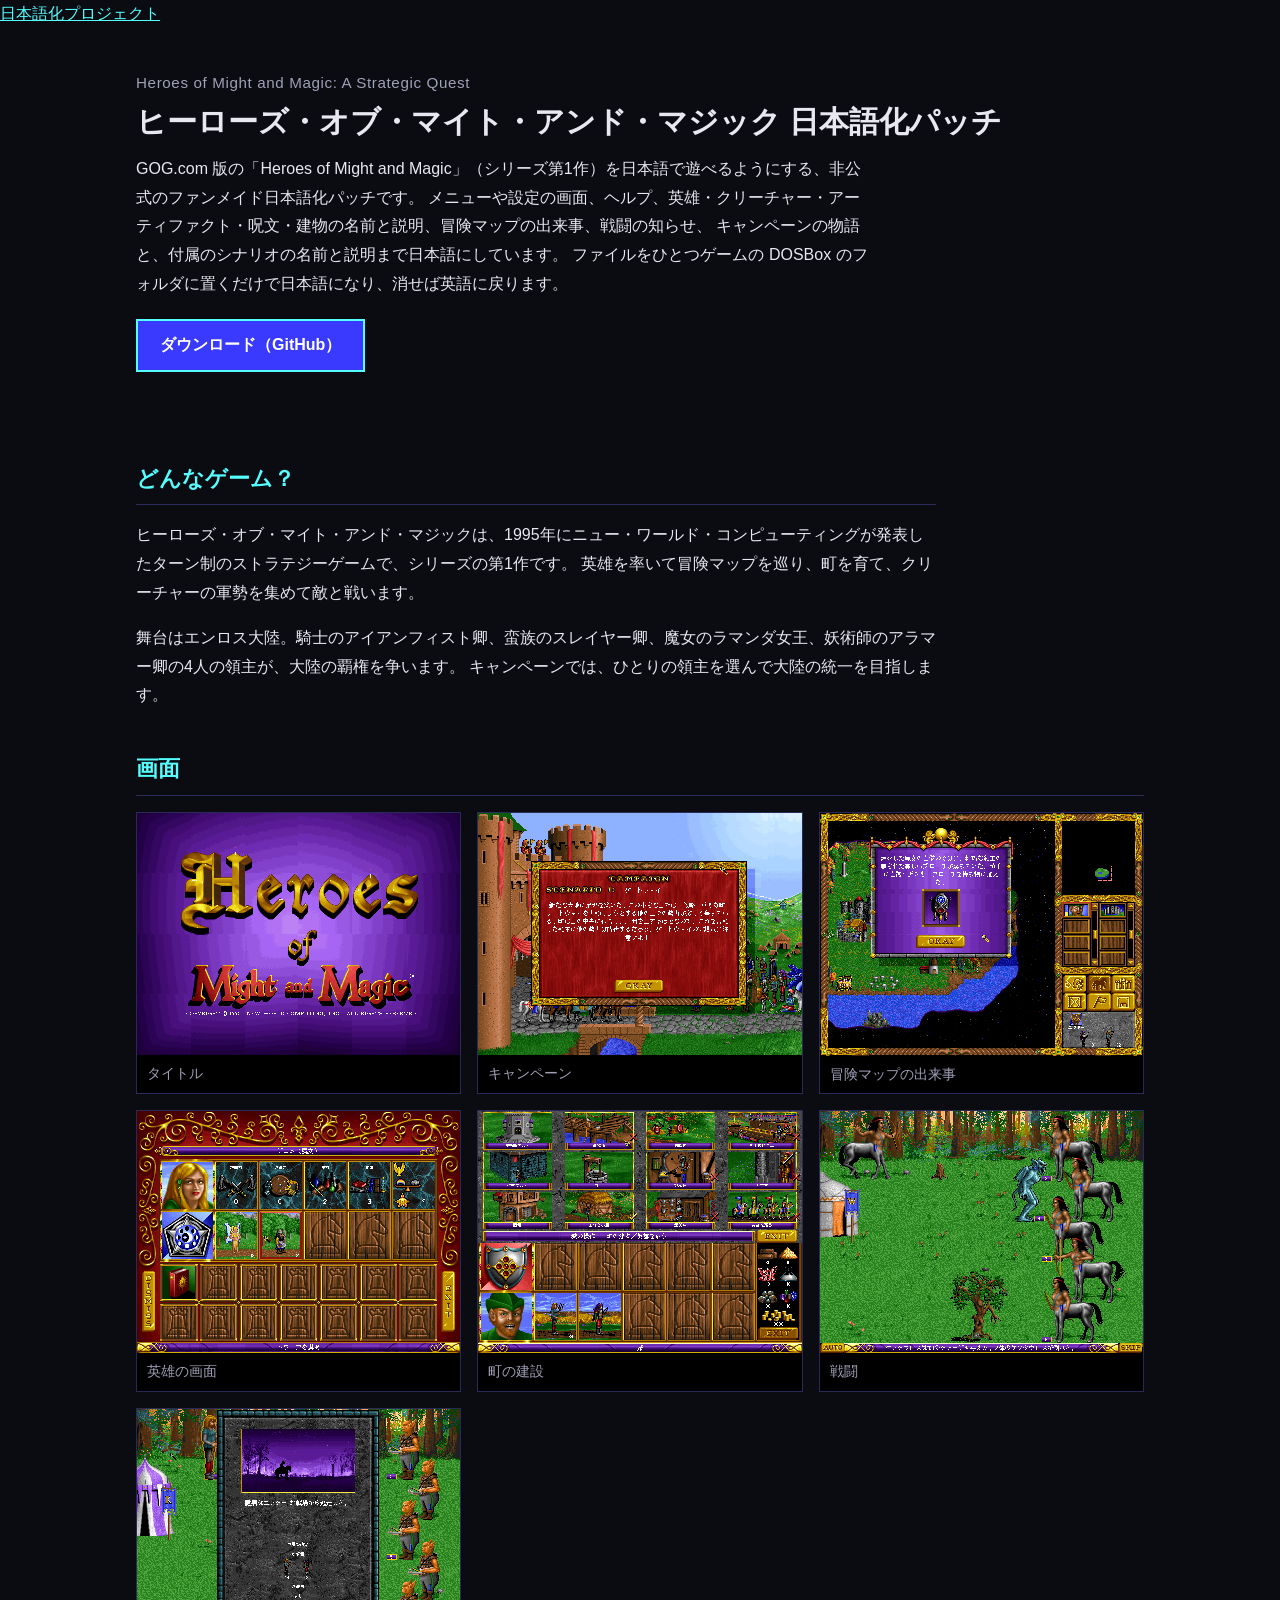
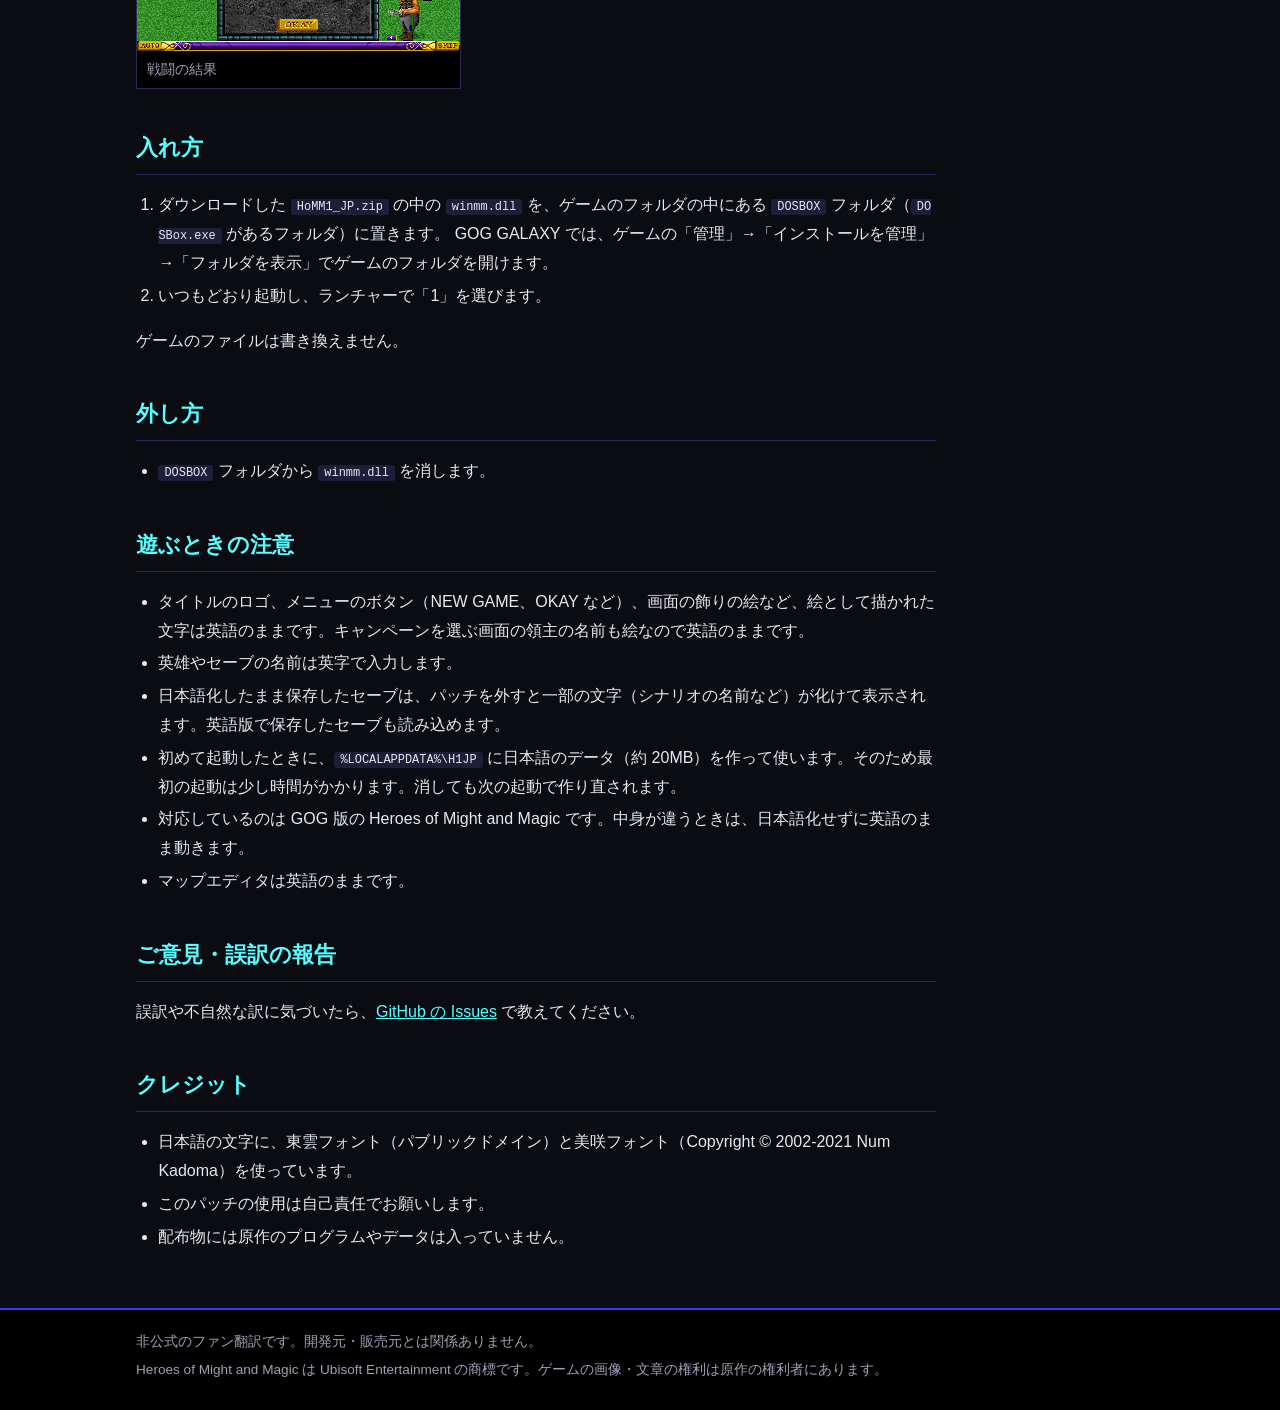
==== docs/homm1/index.html @ 827e6b1e "ヒーローズ（第1作）日本語化パッチ v1.0 のページを追加 Co-Authored-By: Claude Opus 5.5 <noreply@anthropic.com>" ====
<!doctype html>
<html lang="ja">
<head>
<meta charset="utf-8">
<meta name="viewport" content="width=device-width, initial-scale=1">
<title>ヒーローズ・オブ・マイト・アンド・マジック 日本語化パッチ — ヒーローズ・オブ・マイト・アンド・マジック シリーズ 日本語化プロジェクト</title>
<meta name="description" content="GOG.com 版 Heroes of Might and Magic（シリーズ第1作）を日本語で遊べるようにする、非公式のファンメイド日本語化パッチ。">
<meta property="og:type" content="article">
<meta property="og:title" content="ヒーローズ・オブ・マイト・アンド・マジック 日本語化パッチ">
<meta property="og:description" content="GOG.com 版 Heroes of Might and Magic（シリーズ第1作）を日本語で遊べるようにする、非公式のファンメイド日本語化パッチ。">
<meta property="og:url" content="https://higesho.github.io/homm-ja/homm1/">
<meta property="og:image" content="https://higesho.github.io/homm-ja/homm1/img/campaign.png">
<link rel="stylesheet" href="../style.css">
</head>
<body>
<header class="jpn" id="jpn"><div class="jpn-band"><a class="jpn-home" href="https://higesho.github.io/ja/">日本語化プロジェクト</a></div></header>
<script src="https://higesho.github.io/ja/nav.js"></script>

<main class="band">
<section class="hero">
<p class="sub">Heroes of Might and Magic: A Strategic Quest</p>
<h1>ヒーローズ・オブ・マイト・アンド・マジック 日本語化パッチ</h1>
<p class="tag">GOG.com 版の「Heroes of Might and Magic」（シリーズ第1作）を日本語で遊べるようにする、非公式のファンメイド日本語化パッチです。
メニューや設定の画面、ヘルプ、英雄・クリーチャー・アーティファクト・呪文・建物の名前と説明、冒険マップの出来事、戦闘の知らせ、
キャンペーンの物語と、付属のシナリオの名前と説明まで日本語にしています。
ファイルをひとつゲームの DOSBox のフォルダに置くだけで日本語になり、消せば英語に戻ります。</p>
<p><a class="dl" href="https://github.com/higesho/homm-ja/releases/tag/homm1-v1.0">ダウンロード（GitHub）</a></p>
</section>

<div class="text">
<h2>どんなゲーム？</h2>
<p>ヒーローズ・オブ・マイト・アンド・マジックは、1995年にニュー・ワールド・コンピューティングが発表したターン制のストラテジーゲームで、シリーズの第1作です。
英雄を率いて冒険マップを巡り、町を育て、クリーチャーの軍勢を集めて敵と戦います。</p>
<p>舞台はエンロス大陸。騎士のアイアンフィスト卿、蛮族のスレイヤー卿、魔女のラマンダ女王、妖術師のアラマー卿の4人の領主が、大陸の覇権を争います。
キャンペーンでは、ひとりの領主を選んで大陸の統一を目指します。</p>
</div>

<h2>画面</h2>
<div class="shots">
  <figure><img src="img/title.png" alt="タイトル画面" loading="lazy"><figcaption>タイトル</figcaption></figure>
  <figure><img src="img/campaign.png" alt="アイアンフィスト卿のキャンペーンで、最初のシナリオ「ゲートウェイ」の説明が出る画面" loading="lazy"><figcaption>キャンペーン</figcaption></figure>
  <figure><img src="img/event.png" alt="冒険マップで魔女の亡骸のそばにブローチを見つけた知らせ" loading="lazy"><figcaption>冒険マップの出来事</figcaption></figure>
  <figure><img src="img/hero.png" alt="英雄エクターの能力と軍勢の画面" loading="lazy"><figcaption>英雄の画面</figcaption></figure>
  <figure><img src="img/town.png" alt="城の建物と英雄を雇う画面" loading="lazy"><figcaption>町の建設</figcaption></figure>
  <figure><img src="img/combat.png" alt="ケンタウロスとの戦闘で、戦いの知らせが出る画面" loading="lazy"><figcaption>戦闘</figcaption></figure>
  <figure><img src="img/result.png" alt="戦闘の結果の画面" loading="lazy"><figcaption>戦闘の結果</figcaption></figure>
</div>

<div class="text">
<h2>入れ方</h2>
<ol>
<li>ダウンロードした <code>HoMM1_JP.zip</code> の中の <code>winmm.dll</code> を、ゲームのフォルダの中にある <code>DOSBOX</code> フォルダ（<code>DOSBox.exe</code> があるフォルダ）に置きます。
  GOG GALAXY では、ゲームの「管理」→「インストールを管理」→「フォルダを表示」でゲームのフォルダを開けます。</li>
<li>いつもどおり起動し、ランチャーで「1」を選びます。</li>
</ol>
<p>ゲームのファイルは書き換えません。</p>

<h2>外し方</h2>
<ul>
<li><code>DOSBOX</code> フォルダから <code>winmm.dll</code> を消します。</li>
</ul>

<h2>遊ぶときの注意</h2>
<ul>
<li>タイトルのロゴ、メニューのボタン（NEW GAME、OKAY など）、画面の飾りの絵など、絵として描かれた文字は英語のままです。キャンペーンを選ぶ画面の領主の名前も絵なので英語のままです。</li>
<li>英雄やセーブの名前は英字で入力します。</li>
<li>日本語化したまま保存したセーブは、パッチを外すと一部の文字（シナリオの名前など）が化けて表示されます。英語版で保存したセーブも読み込めます。</li>
<li>初めて起動したときに、<code>%LOCALAPPDATA%\H1JP</code> に日本語のデータ（約 20MB）を作って使います。そのため最初の起動は少し時間がかかります。消しても次の起動で作り直されます。</li>
<li>対応しているのは GOG 版の Heroes of Might and Magic です。中身が違うときは、日本語化せずに英語のまま動きます。</li>
<li>マップエディタは英語のままです。</li>
</ul>

<h2>ご意見・誤訳の報告</h2>
<p>誤訳や不自然な訳に気づいたら、<a href="https://github.com/higesho/homm-ja/issues">GitHub の Issues</a> で教えてください。</p>

<h2>クレジット</h2>
<ul>
<li>日本語の文字に、東雲フォント（パブリックドメイン）と美咲フォント（Copyright &copy; 2002-2021 Num Kadoma）を使っています。</li>
<li>このパッチの使用は自己責任でお願いします。</li>
<li>配布物には原作のプログラムやデータは入っていません。</li>
</ul>
</div>
</main>

<footer class="foot"><div class="band">
  <p>非公式のファン翻訳です。開発元・販売元とは関係ありません。</p>
  <p>Heroes of Might and Magic は Ubisoft Entertainment の商標です。ゲームの画像・文章の権利は原作の権利者にあります。</p>
</div></footer>
</body>
</html>
---- docs/style.css ----
/* ヒーローズ・オブ・マイト・アンド・マジック シリーズ 日本語化プロジェクト — スタイル */
:root {
  --bg: #0b0b12;
  --panel: #14142a;
  --line: #2a2a5a;
  --text: #e8e8f0;
  --muted: #a0a0b8;
  --cyan: #55ffff;
  --blue: #3a3aff;
  --gold: #ffd75a;
  --green: #55ff55;
}

* { box-sizing: border-box; }

html { -webkit-text-size-adjust: 100%; }

body {
  margin: 0;
  background: var(--bg);
  color: var(--text);
  font-family: "Hiragino Kaku Gothic ProN", "Hiragino Sans", "Yu Gothic UI", "Meiryo", sans-serif;
  line-height: 1.8;
}

a { color: var(--cyan); }
a:hover { color: #ffffff; }

.band { max-width: 1040px; margin: 0 auto; padding: 0 16px; }

/* 上の帯 */
header.top { border-bottom: 2px solid var(--blue); background: #000; }
header.top .band { display: flex; flex-wrap: wrap; align-items: center; gap: 8px 24px; padding-top: 10px; padding-bottom: 10px; }
.brand { color: var(--cyan); font-weight: bold; font-size: 1.1rem; text-decoration: none; letter-spacing: 0.05em; }
header.top nav { display: flex; flex-wrap: wrap; gap: 4px 16px; }
header.top nav a { color: var(--muted); text-decoration: none; }
header.top nav a:hover, header.top nav a.here { color: var(--text); }

/* 冒頭 */
.hero { padding: 40px 0 24px; }
.hero h1 { margin: 0 0 12px; font-size: 1.9rem; line-height: 1.4; }
.hero .sub { margin: 0 0 4px; color: var(--muted); font-size: 0.95rem; letter-spacing: 0.04em; }
.hero p.tag { margin: 0 0 20px; max-width: 46em; }

.dl { display: inline-block; margin: 0 12px 8px 0; padding: 10px 22px; background: var(--blue); color: #fff; text-decoration: none; font-weight: bold; border: 2px solid var(--cyan); }
.dl:hover { background: #5555ff; color: #fff; }
.dl.sub { background: transparent; border-color: var(--line); color: var(--text); font-weight: normal; }

h2 { margin: 40px 0 12px; padding-bottom: 6px; border-bottom: 1px solid var(--line); font-size: 1.35rem; color: var(--cyan); }
h3 { margin: 24px 0 8px; font-size: 1.1rem; }

code { background: #1e1e3a; padding: 1px 6px; border-radius: 3px; font-size: 0.92em; word-break: break-all; }

/* 作品一覧 */
.titles { display: grid; grid-template-columns: repeat(auto-fill, minmax(230px, 1fr)); gap: 16px; margin: 16px 0 8px; padding: 0; list-style: none; }
.titles li { background: var(--panel); border: 1px solid var(--line); display: flex; flex-direction: column; }
.titles li.ready { border-color: var(--cyan); }
.titles .thumb { display: block; aspect-ratio: 4 / 3; background: #000; border-bottom: 1px solid var(--line); overflow: hidden; }
.titles .thumb img { width: 100%; height: 100%; object-fit: fill; image-rendering: pixelated; display: block; }
.titles .thumb.none { display: flex; align-items: center; justify-content: center; color: #3a3a6a; font-size: 3rem; font-weight: bold; font-family: Georgia, "Times New Roman", serif; }
.titles .body { padding: 12px 14px 14px; display: flex; flex-direction: column; gap: 4px; flex: 1; }
.titles .name { font-weight: bold; font-size: 1.05rem; }
.titles .orig { color: var(--muted); font-size: 0.85rem; line-height: 1.5; }
.titles .desc { font-size: 0.9rem; margin-top: 4px; flex: 1; }
.titles .more { margin-top: 8px; font-size: 0.9rem; }
.state { display: inline-block; align-self: flex-start; padding: 0 8px; font-size: 0.8rem; border: 1px solid; }
.state.ready { color: var(--green); border-color: var(--green); }
.state.wip { color: var(--gold); border-color: var(--gold); }
.state.plan { color: var(--muted); border-color: var(--line); }

/* 画面 */
.shots { display: grid; grid-template-columns: repeat(auto-fill, minmax(300px, 1fr)); gap: 16px; margin: 16px 0; }
.shots figure { margin: 0; background: #000; border: 1px solid var(--line); }
.shots img { display: block; width: 100%; aspect-ratio: 4 / 3; object-fit: fill; image-rendering: pixelated; }
.shots figcaption { padding: 6px 10px; font-size: 0.88rem; color: var(--muted); }

/* 文章 */
.text { max-width: 50em; }
.text ol, .text ul { padding-left: 1.4em; }
.text li { margin: 4px 0; }
.note { background: var(--panel); border-left: 4px solid var(--cyan); padding: 10px 14px; margin: 16px 0; }

table.ver { border-collapse: collapse; font-size: 0.88rem; margin: 8px 0; }
table.ver th, table.ver td { border: 1px solid var(--line); padding: 4px 10px; text-align: left; }
table.ver th { background: var(--panel); font-weight: normal; color: var(--muted); }
.scroll { overflow-x: auto; }

/* 下の帯 */
footer.foot { margin-top: 56px; border-top: 2px solid var(--blue); background: #000; color: var(--muted); font-size: 0.85rem; }
footer.foot .band { padding-top: 16px; padding-bottom: 24px; }
footer.foot p { margin: 4px 0; }

@media (max-width: 600px) {
  .hero h1 { font-size: 1.5rem; }
  .shots { grid-template-columns: 1fr; }
}

/* メニュー: 同じシリーズのリンクを左、GitHub、ほかのシリーズ（higesho.github.io の別サイト）を右に並べ、
   ほかのシリーズは区切り線・金色・「↗」で見分ける */
header.top nav a[href^="https://github.com/"] { order: 1; }
header.top nav a[href^="https://higesho.github.io/"] { order: 2; color: var(--gold); opacity: 0.85; }
header.top nav a[href^="https://higesho.github.io/"]::before { content: "↗ "; }
header.top nav a[href^="https://higesho.github.io/"]:hover { color: #fff; opacity: 1; }
header.top nav a:not([href^="https://higesho.github.io/"]) + a[href^="https://higesho.github.io/"] { margin-left: 4px; padding-left: 16px; border-left: 1px solid var(--line); }
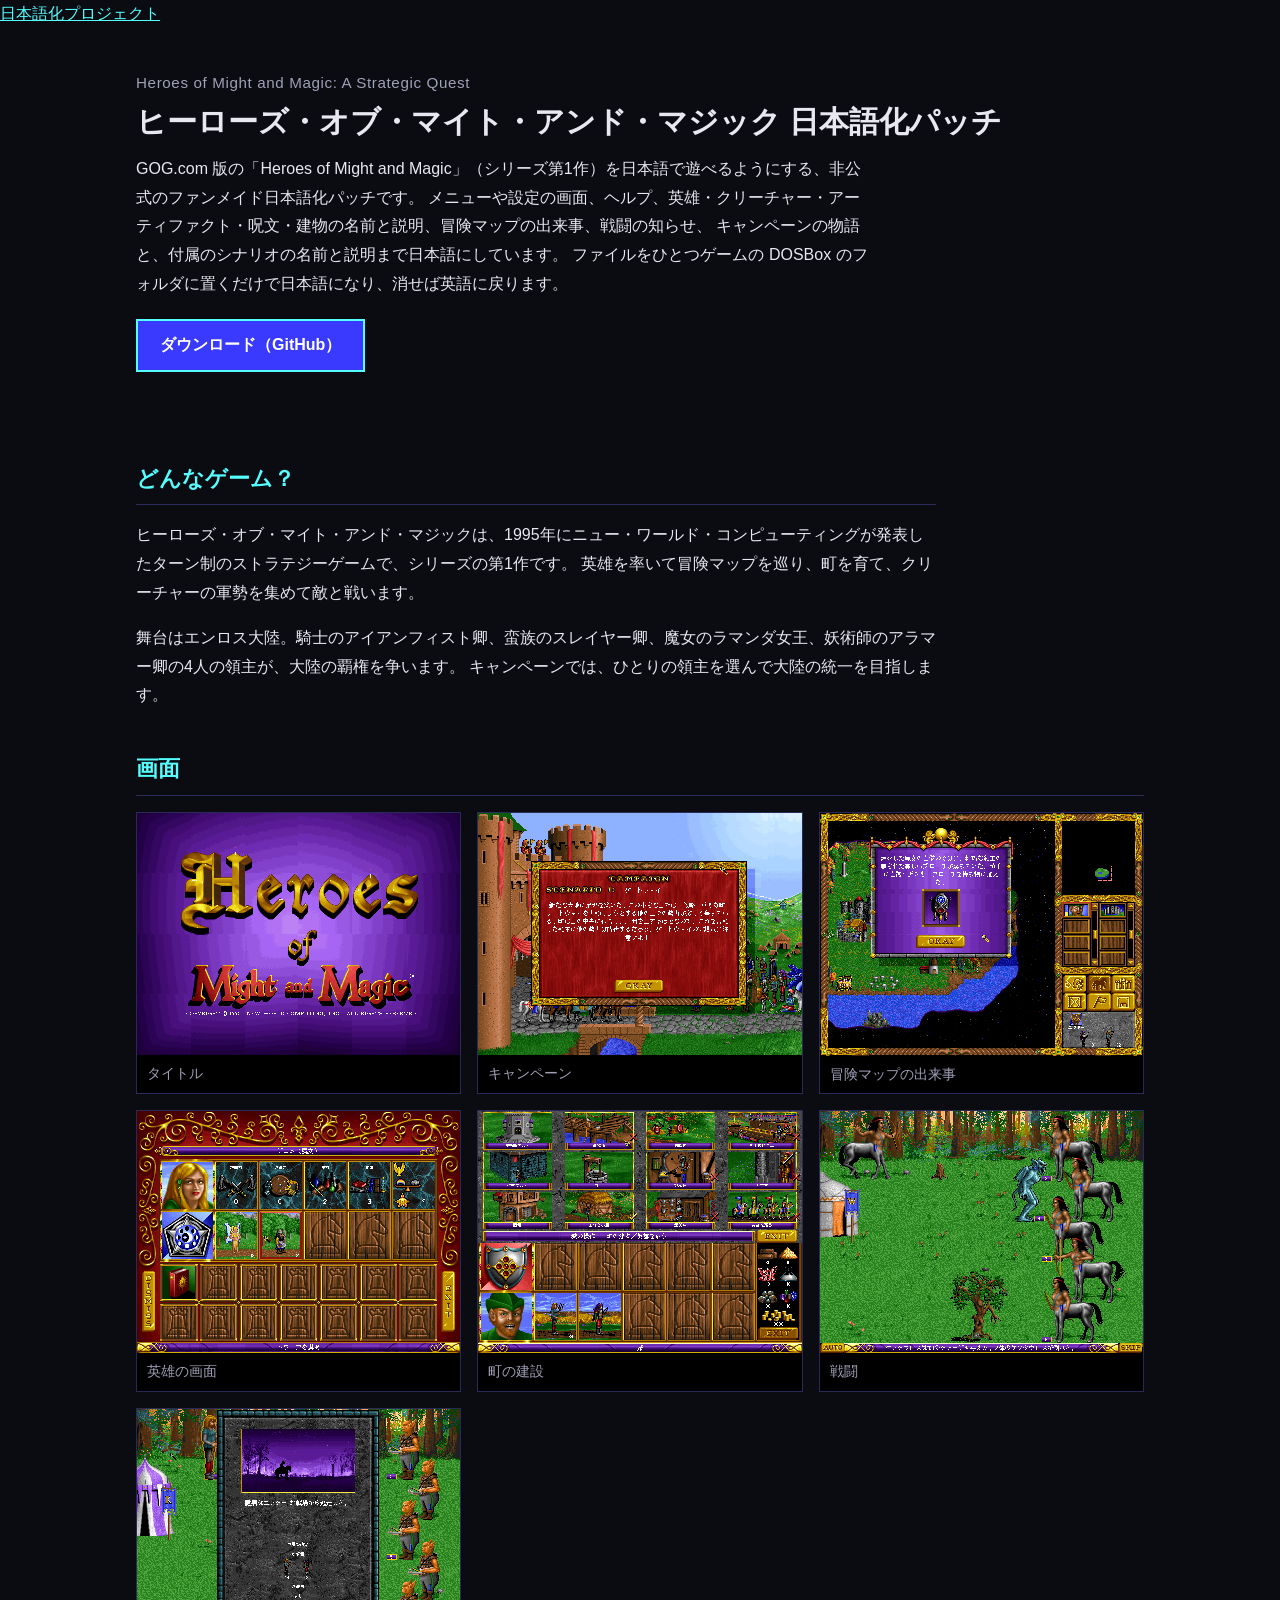
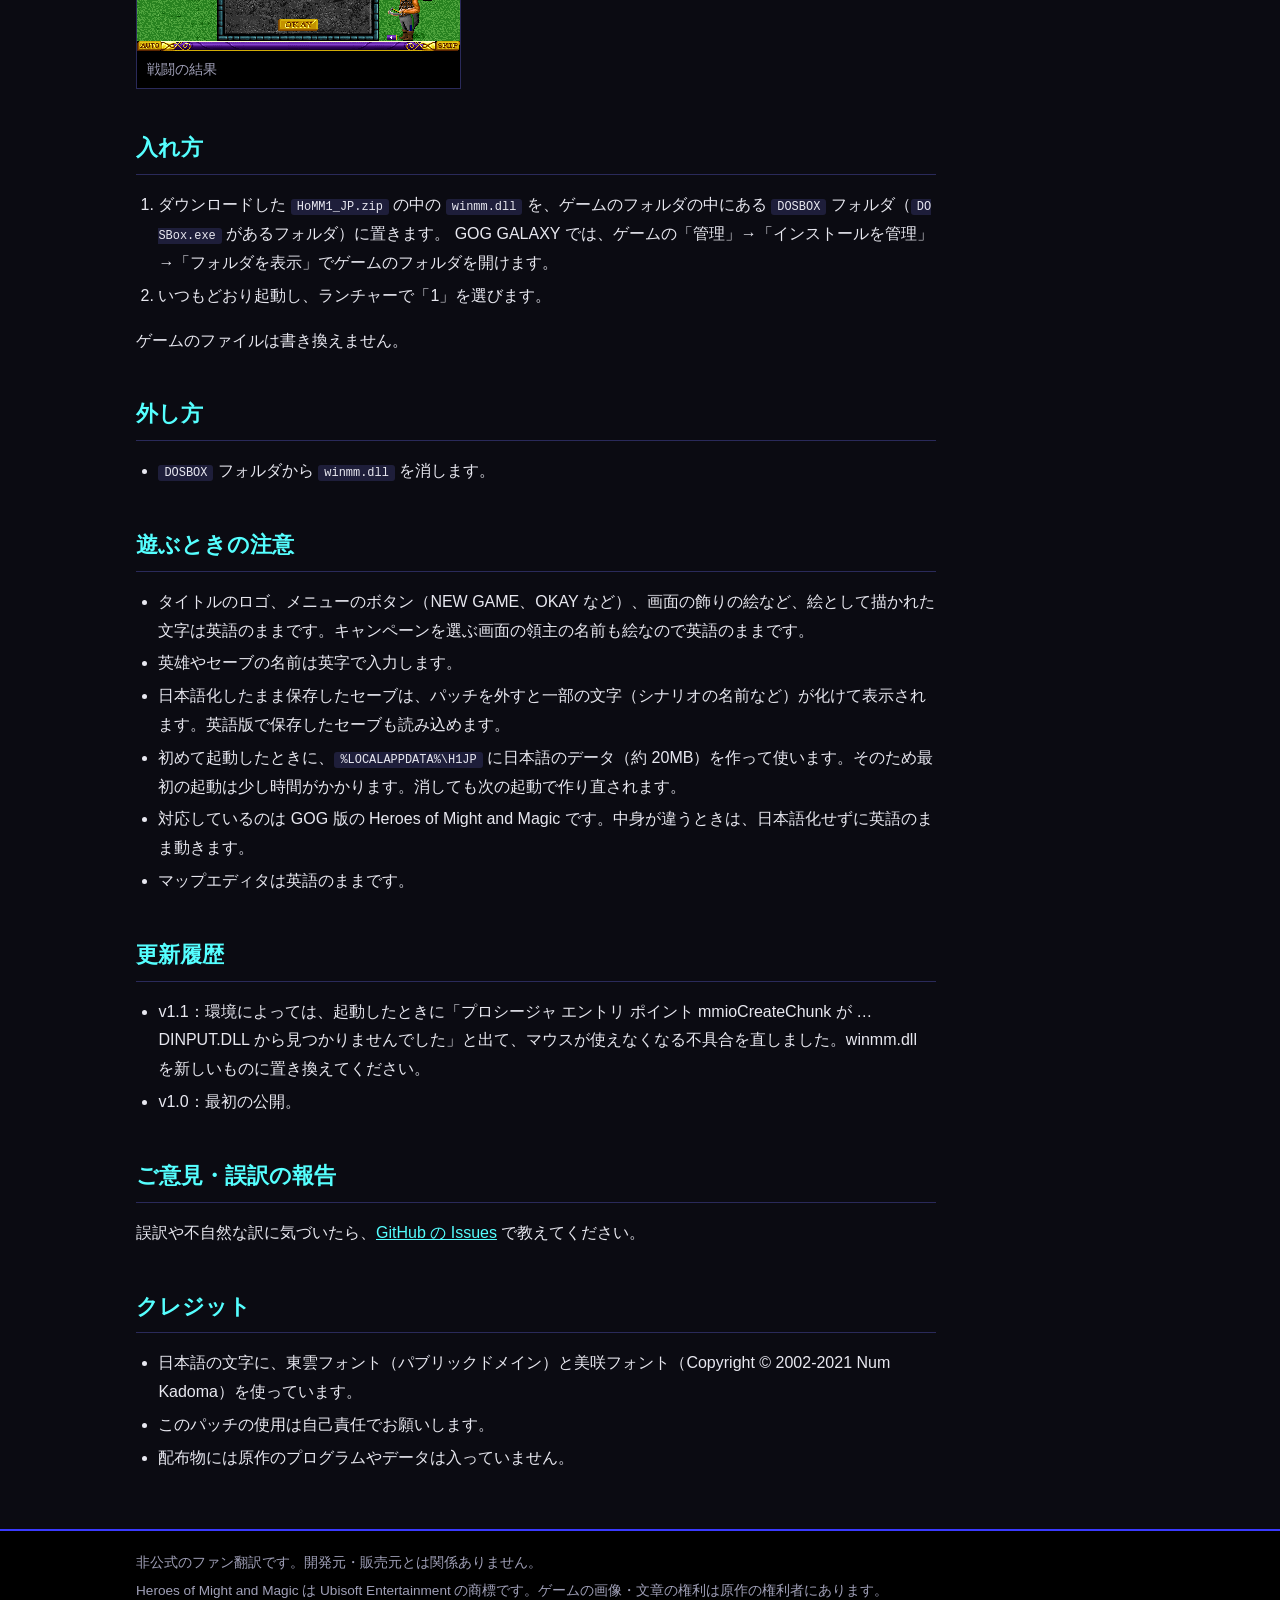
==== commit 57c5d993: "winmm.dll の不具合直し（DINPUT.DLL の mmioCreateChunk のエラー）の版をダウンロード先にする 環境によって、起動時に「プロシージャ エントリ ポイント mmioCr" ====
--- a/docs/homm1/index.html
+++ b/docs/homm1/index.html
@@ -24,7 +24,7 @@
 メニューや設定の画面、ヘルプ、英雄・クリーチャー・アーティファクト・呪文・建物の名前と説明、冒険マップの出来事、戦闘の知らせ、
 キャンペーンの物語と、付属のシナリオの名前と説明まで日本語にしています。
 ファイルをひとつゲームの DOSBox のフォルダに置くだけで日本語になり、消せば英語に戻ります。</p>
-<p><a class="dl" href="https://github.com/higesho/homm-ja/releases/tag/homm1-v1.0">ダウンロード（GitHub）</a></p>
+<p><a class="dl" href="https://github.com/higesho/homm-ja/releases/tag/homm1-v1.1">ダウンロード（GitHub）</a></p>
 </section>
 
 <div class="text">
@@ -70,6 +70,12 @@
 <li>マップエディタは英語のままです。</li>
 </ul>
 
+<h2>更新履歴</h2>
+<ul>
+<li>v1.1：環境によっては、起動したときに「プロシージャ エントリ ポイント mmioCreateChunk が … DINPUT.DLL から見つかりませんでした」と出て、マウスが使えなくなる不具合を直しました。winmm.dll を新しいものに置き換えてください。</li>
+<li>v1.0：最初の公開。</li>
+</ul>
+
 <h2>ご意見・誤訳の報告</h2>
 <p>誤訳や不自然な訳に気づいたら、<a href="https://github.com/higesho/homm-ja/issues">GitHub の Issues</a> で教えてください。</p>
 
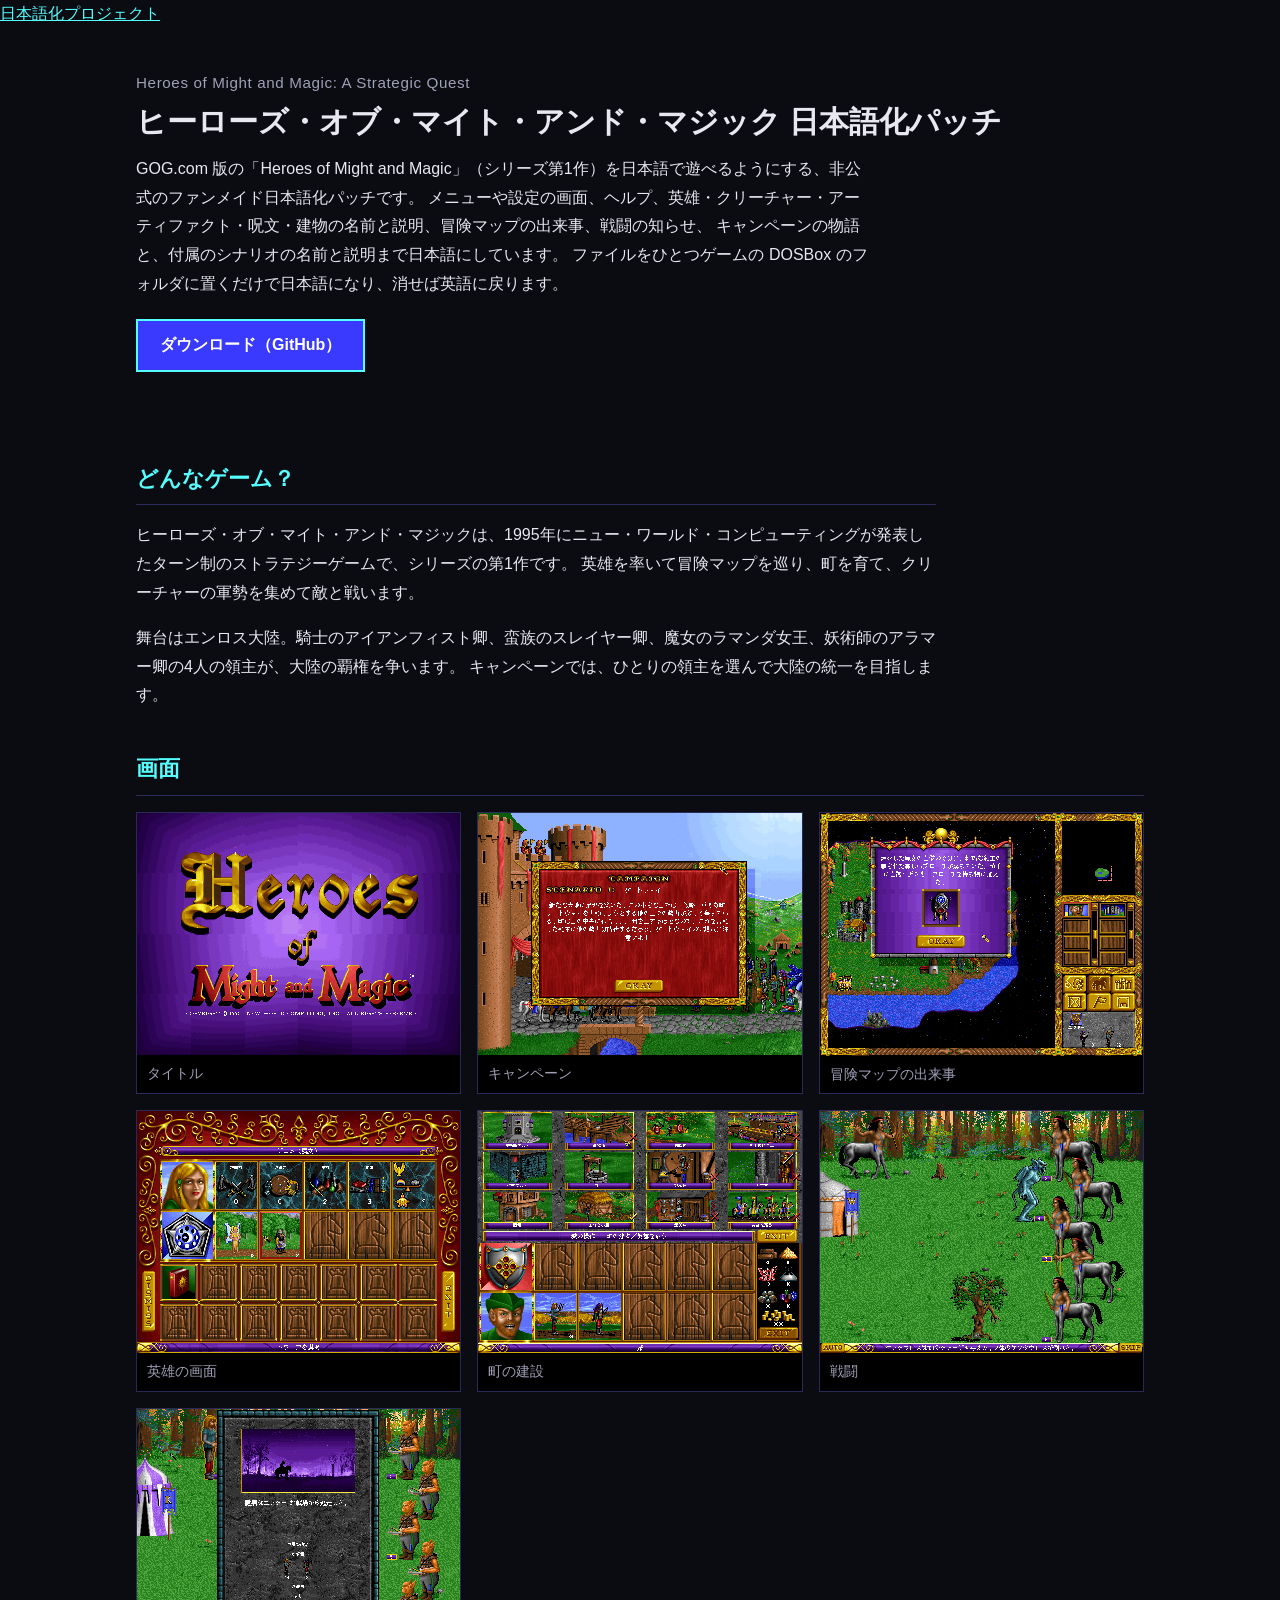
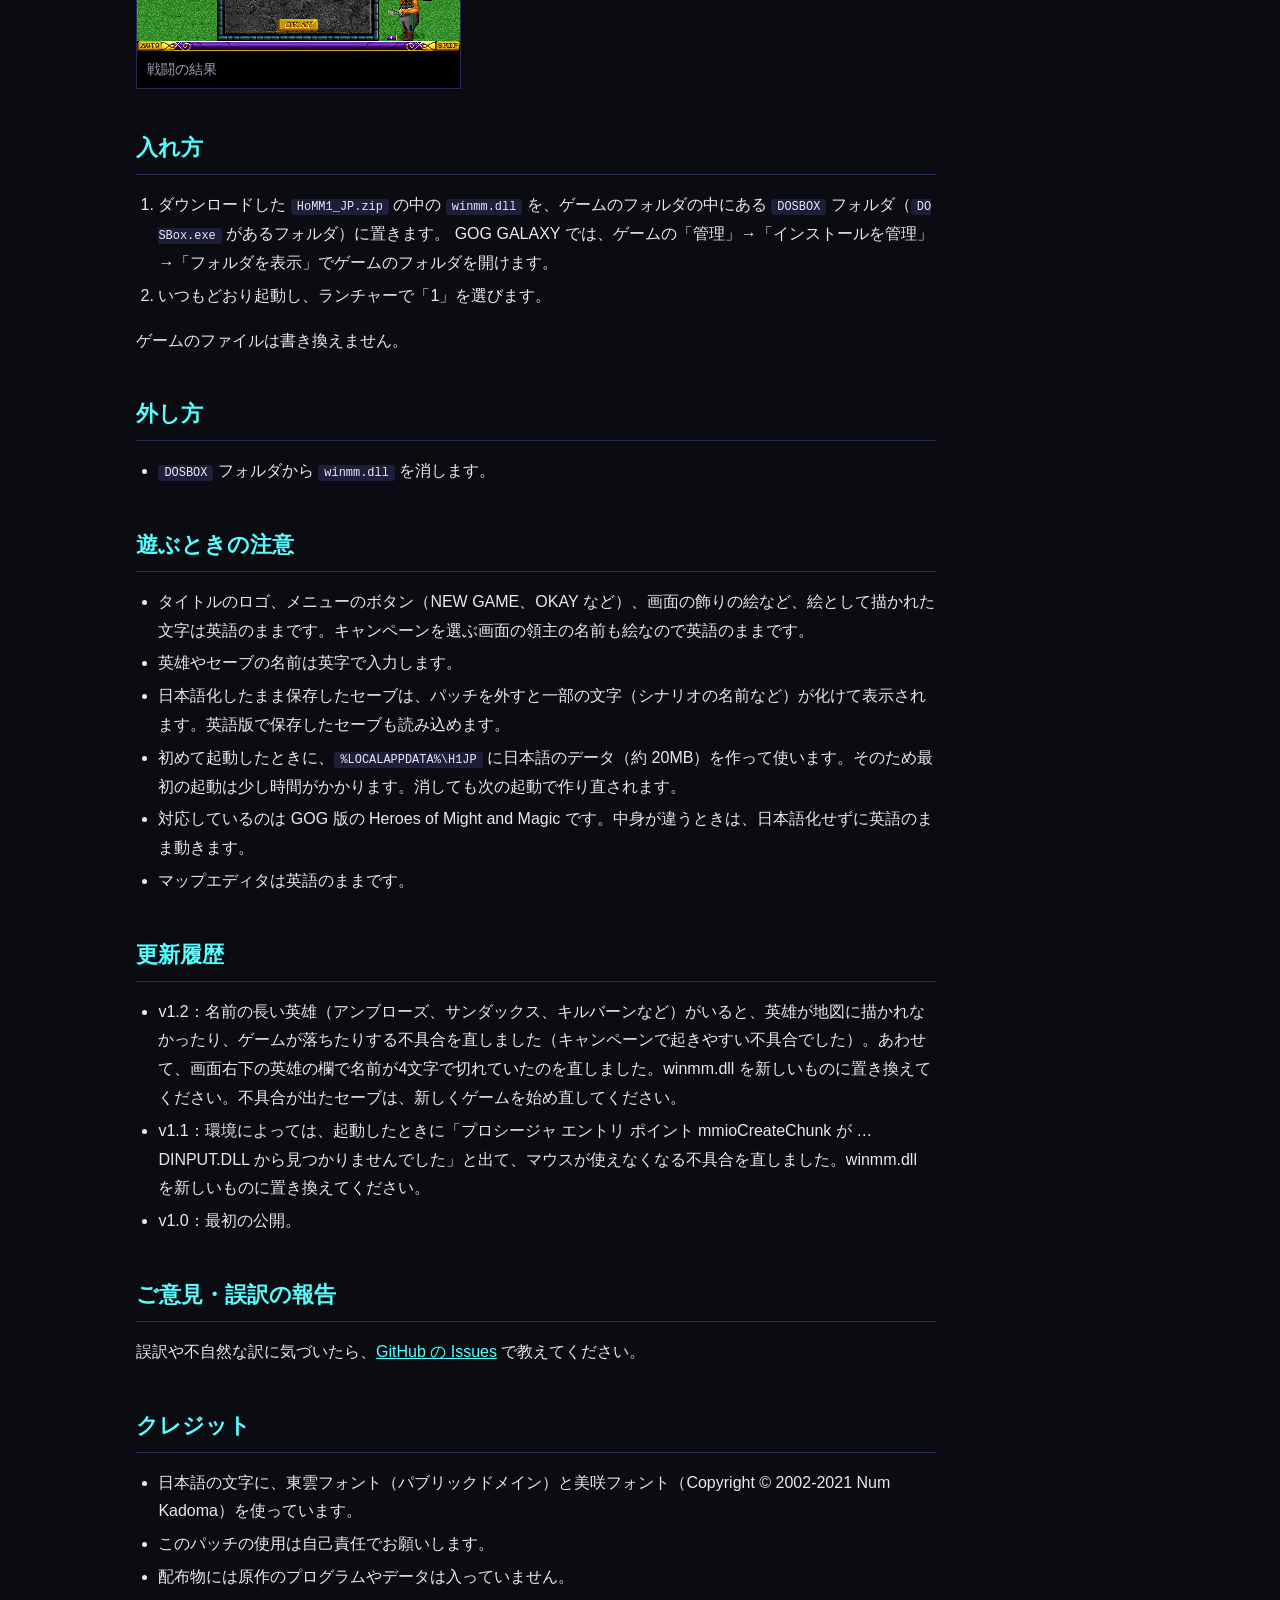
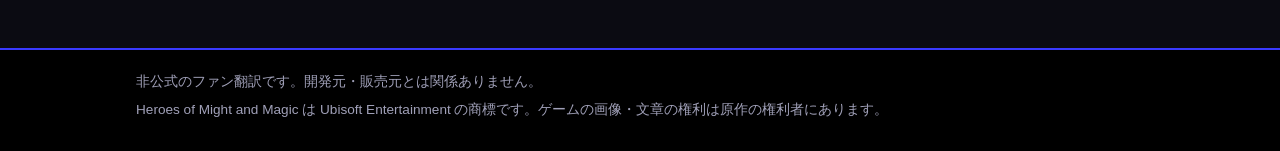
==== commit 34d5334c: "ヒーローズ1 v1.2: 名前の長い英雄で英雄が描かれず落ちる不具合を修正 Co-Authored-By: Claude Fable 5.2 <noreply@anthropic.com>" ====
--- a/docs/homm1/index.html
+++ b/docs/homm1/index.html
@@ -24,7 +24,7 @@
 メニューや設定の画面、ヘルプ、英雄・クリーチャー・アーティファクト・呪文・建物の名前と説明、冒険マップの出来事、戦闘の知らせ、
 キャンペーンの物語と、付属のシナリオの名前と説明まで日本語にしています。
 ファイルをひとつゲームの DOSBox のフォルダに置くだけで日本語になり、消せば英語に戻ります。</p>
-<p><a class="dl" href="https://github.com/higesho/homm-ja/releases/tag/homm1-v1.1">ダウンロード（GitHub）</a></p>
+<p><a class="dl" href="https://github.com/higesho/homm-ja/releases/tag/homm1-v1.2">ダウンロード（GitHub）</a></p>
 </section>
 
 <div class="text">
@@ -72,6 +72,7 @@
 
 <h2>更新履歴</h2>
 <ul>
+<li>v1.2：名前の長い英雄（アンブローズ、サンダックス、キルバーンなど）がいると、英雄が地図に描かれなかったり、ゲームが落ちたりする不具合を直しました（キャンペーンで起きやすい不具合でした）。あわせて、画面右下の英雄の欄で名前が4文字で切れていたのを直しました。winmm.dll を新しいものに置き換えてください。不具合が出たセーブは、新しくゲームを始め直してください。</li>
 <li>v1.1：環境によっては、起動したときに「プロシージャ エントリ ポイント mmioCreateChunk が … DINPUT.DLL から見つかりませんでした」と出て、マウスが使えなくなる不具合を直しました。winmm.dll を新しいものに置き換えてください。</li>
 <li>v1.0：最初の公開。</li>
 </ul>
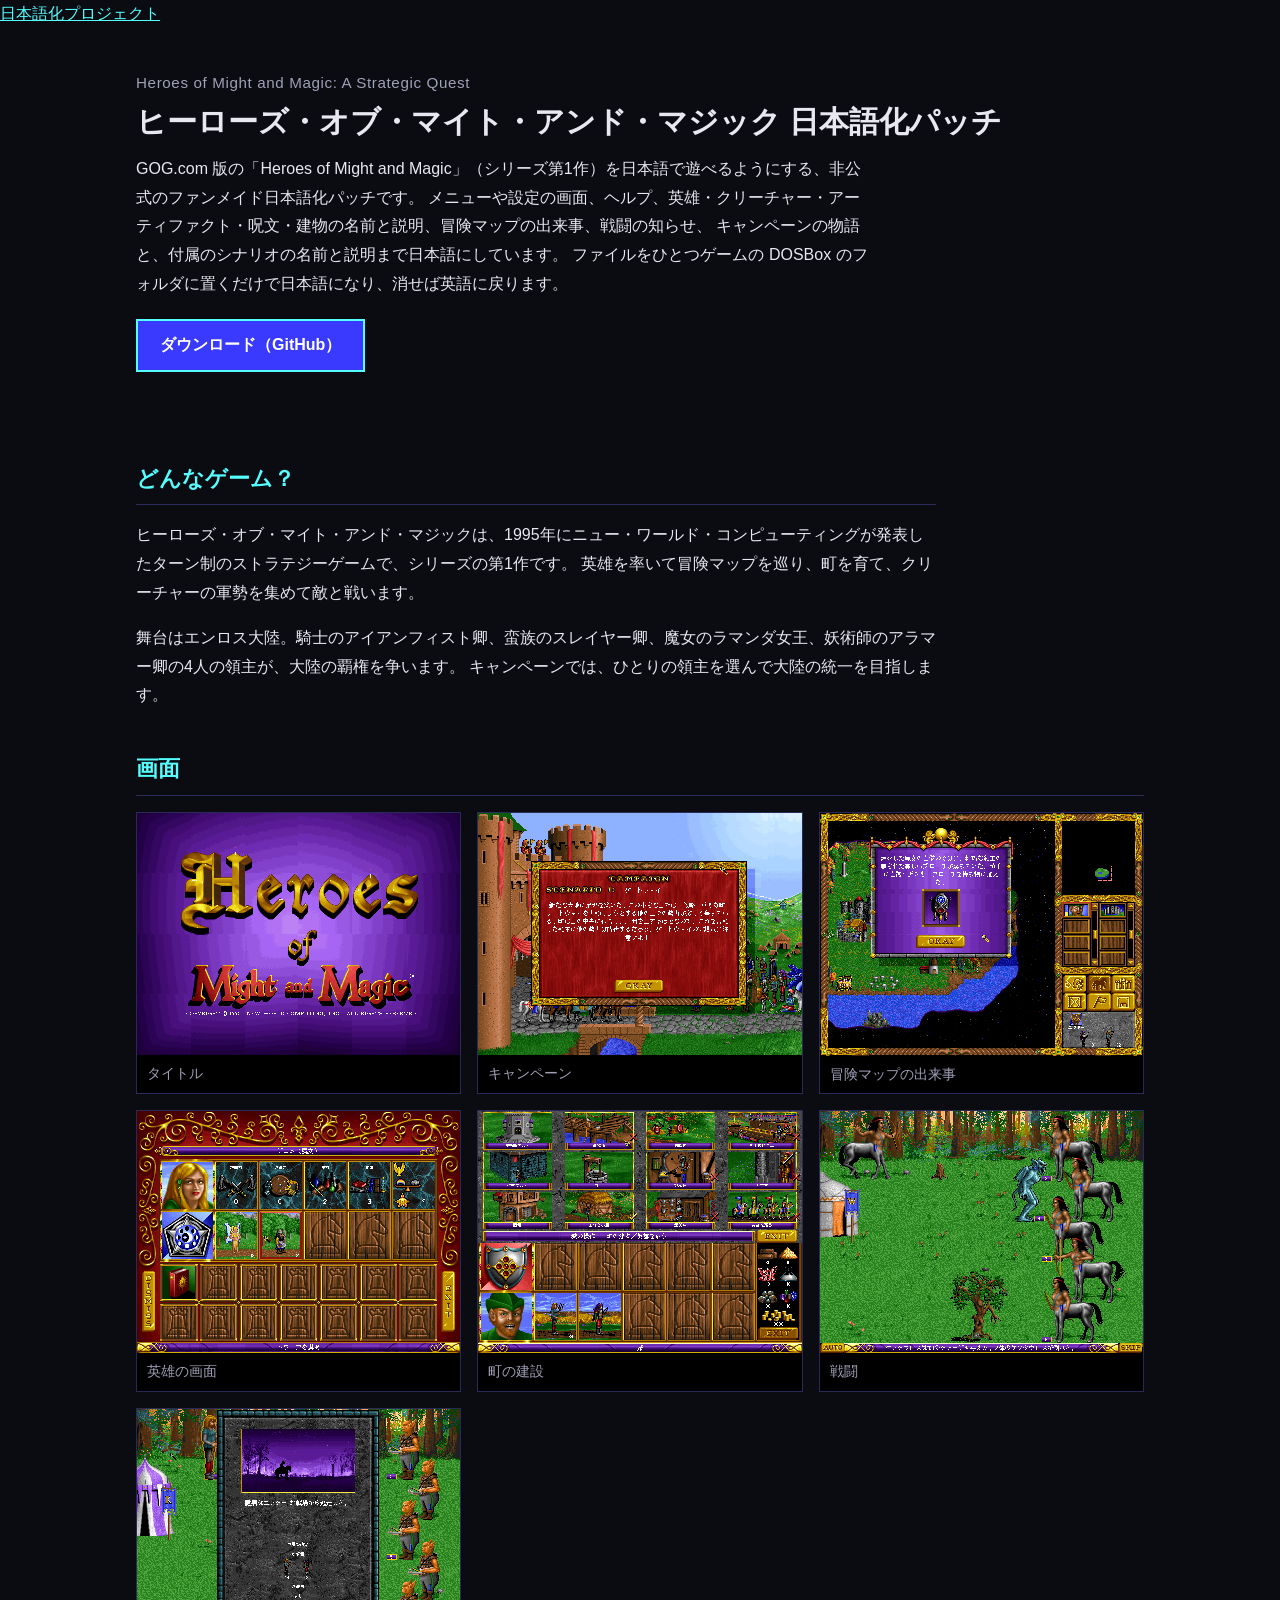
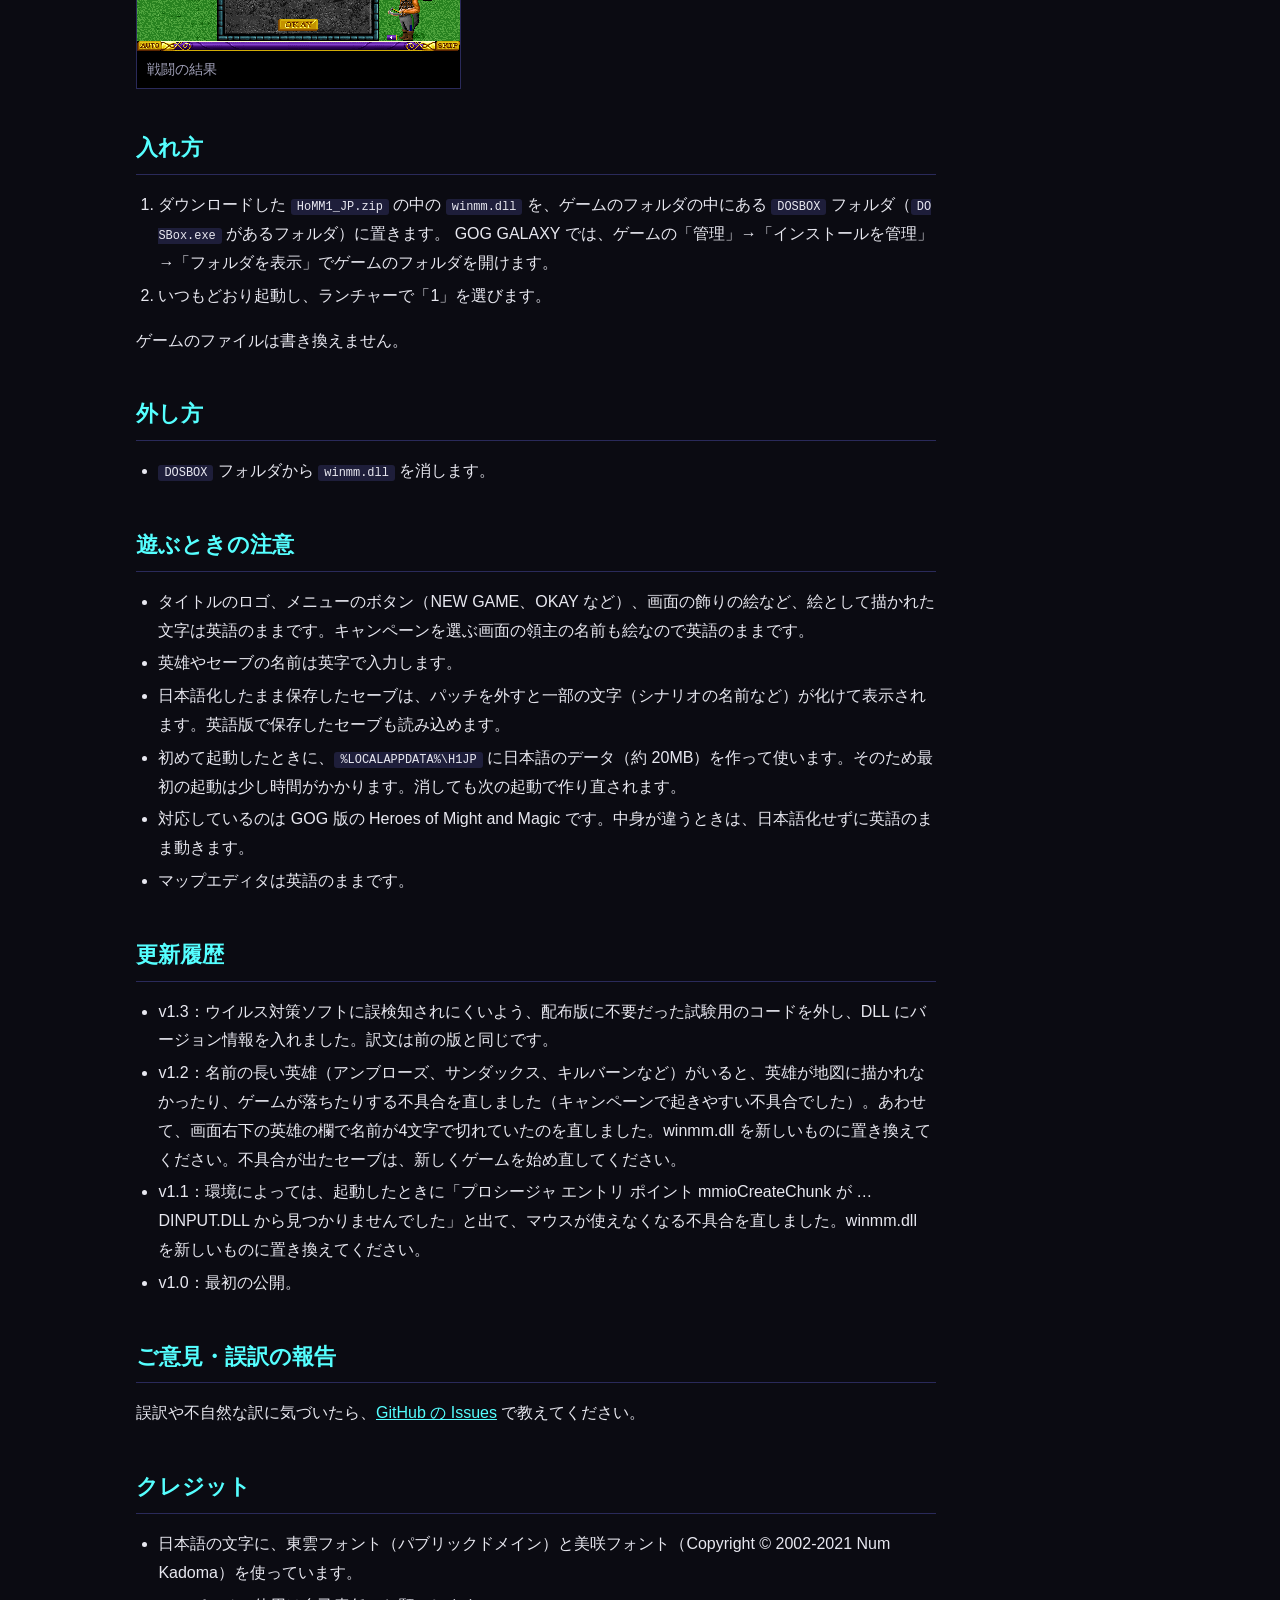
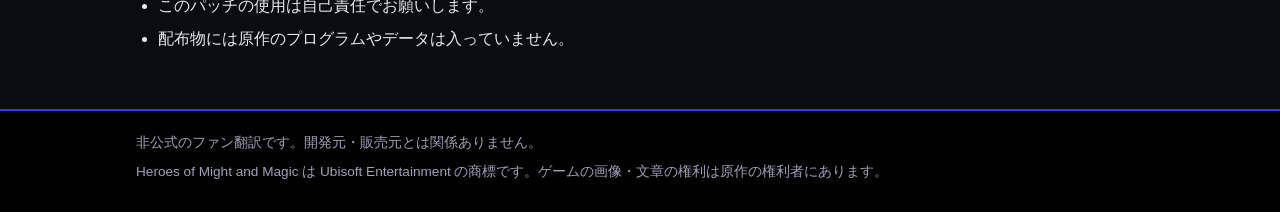
==== commit 31265c28: "配布版から試験用のコードを外し、バージョン情報を入れる（homm1-v1.3、homm2-v1.2、homm3-v1.4、homm4-v1.1、homm6-v1.1、homm7-v1.3） ウイルス対" ====
--- a/docs/homm1/index.html
+++ b/docs/homm1/index.html
@@ -24,7 +24,7 @@
 メニューや設定の画面、ヘルプ、英雄・クリーチャー・アーティファクト・呪文・建物の名前と説明、冒険マップの出来事、戦闘の知らせ、
 キャンペーンの物語と、付属のシナリオの名前と説明まで日本語にしています。
 ファイルをひとつゲームの DOSBox のフォルダに置くだけで日本語になり、消せば英語に戻ります。</p>
-<p><a class="dl" href="https://github.com/higesho/homm-ja/releases/tag/homm1-v1.2">ダウンロード（GitHub）</a></p>
+<p><a class="dl" href="https://github.com/higesho/homm-ja/releases/tag/homm1-v1.3">ダウンロード（GitHub）</a></p>
 </section>
 
 <div class="text">
@@ -72,6 +72,7 @@
 
 <h2>更新履歴</h2>
 <ul>
+<li>v1.3：ウイルス対策ソフトに誤検知されにくいよう、配布版に不要だった試験用のコードを外し、DLL にバージョン情報を入れました。訳文は前の版と同じです。</li>
 <li>v1.2：名前の長い英雄（アンブローズ、サンダックス、キルバーンなど）がいると、英雄が地図に描かれなかったり、ゲームが落ちたりする不具合を直しました（キャンペーンで起きやすい不具合でした）。あわせて、画面右下の英雄の欄で名前が4文字で切れていたのを直しました。winmm.dll を新しいものに置き換えてください。不具合が出たセーブは、新しくゲームを始め直してください。</li>
 <li>v1.1：環境によっては、起動したときに「プロシージャ エントリ ポイント mmioCreateChunk が … DINPUT.DLL から見つかりませんでした」と出て、マウスが使えなくなる不具合を直しました。winmm.dll を新しいものに置き換えてください。</li>
 <li>v1.0：最初の公開。</li>
